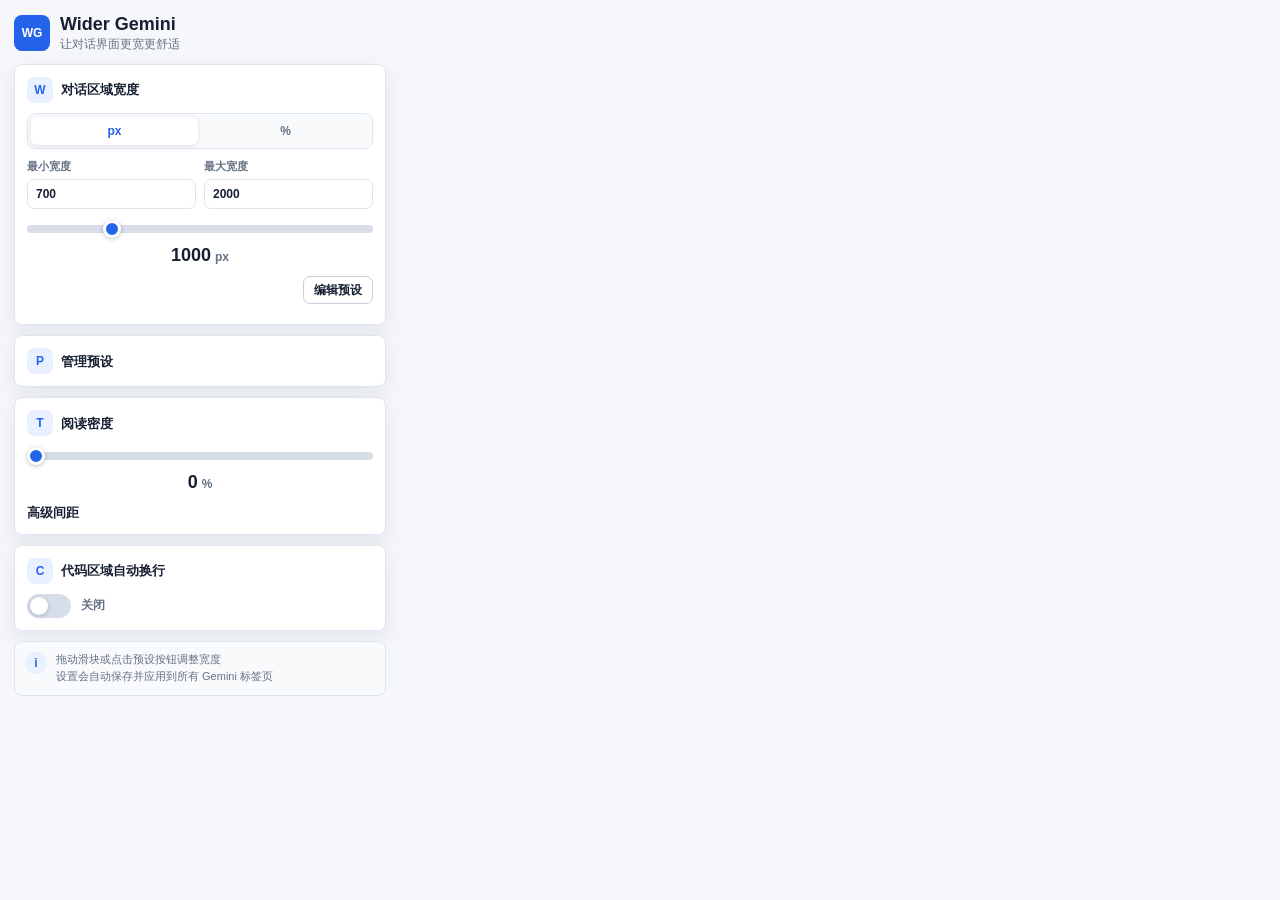
==== popup.html @ 7cc9c77e "Release 2.2.0" ====
<!DOCTYPE html>
<html lang="zh-CN">

<head>
    <meta charset="UTF-8">
    <meta name="viewport" content="width=device-width, initial-scale=1.0">
    <title>Wider Gemini</title>
    <link rel="stylesheet" href="popup.css">
</head>

<body>
    <div class="container">
        <header class="header">
            <div class="header-icon">WG</div>
            <h1 id="i18n-appName">Wider Gemini</h1>
            <p class="header-subtitle" id="i18n-headerSubtitle">让对话界面更宽更舒适</p>
        </header>

        <section class="card width-card">
            <div class="card-header">
                <span class="card-icon">W</span>
                <label for="widthSlider" class="card-title" id="i18n-widthLabel">对话区域宽度</label>
            </div>
            <div class="unit-segment" role="group" aria-label="Width unit">
                <button type="button" id="unitPxBtn" class="segment-btn segment-active" data-unit="px">px</button>
                <button type="button" id="unitPercentBtn" class="segment-btn" data-unit="percent">%</button>
            </div>
            <div class="range-inputs">
                <label class="range-label"><span id="i18n-widthMin">最小宽度</span>
                    <input type="number" id="widthMinInput" min="300" max="5000" step="50" value="700">
                </label>
                <label class="range-label"><span id="i18n-widthMax">最大宽度</span>
                    <input type="number" id="widthMaxInput" min="300" max="5000" step="50" value="2000">
                </label>
            </div>
            <div class="slider-wrapper">
                <div class="slider-container">
                    <input type="range" id="widthSlider" min="700" max="2000" step="50" value="1000">
                    <div class="slider-track"></div>
                </div>
                <div class="slider-value">
                    <span id="widthValue">1000</span>
                    <span id="widthUnitLabel" class="unit">px</span>
                </div>
            </div>
            <div class="preset-toolbar">
                <button type="button" id="editPresetsBtn" class="secondary-btn"><span
                        id="i18n-editPresets">编辑预设</span></button>
                <button type="button" id="donePresetsBtn" class="secondary-btn" style="display:none;"><span
                        id="i18n-donePresets">完成</span></button>
            </div>
            <div class="preset-buttons" id="presetButtonsContainer"></div>
        </section>

        <section class="card manage-card">
            <button type="button" class="collapse-header" id="managePresetsToggle" aria-expanded="false">
                <span class="card-icon">P</span>
                <span class="card-title" id="i18n-managePresets">管理预设</span>
                <span class="collapse-summary" id="managePresetsSummary"></span>
            </button>
            <div class="collapse-body" id="managePresetsBody" hidden>
                <div id="managePresetsRows"></div>
            </div>
        </section>

        <section class="card density-card">
            <div class="card-header">
                <span class="card-icon">T</span>
                <label for="compactnessSlider" class="card-title" id="i18n-densityLabel">阅读密度</label>
            </div>
            <div class="slider-wrapper">
                <div class="slider-container">
                    <input type="range" id="compactnessSlider" min="0" max="100" step="1" value="0">
                    <div class="slider-track"></div>
                </div>
                <div class="slider-value">
                    <span id="compactnessValue">0</span>
                    <span class="unit" id="i18n-compactnessUnit">%</span>
                </div>
            </div>
            <button type="button" class="collapse-header advanced-toggle" id="advancedDensityToggle" aria-expanded="false">
                <span class="card-title" id="i18n-advancedDensity">高级间距</span>
                <span class="collapse-summary" id="densitySummary"></span>
            </button>
            <div class="collapse-body" id="advancedDensityBody" hidden>
                <label class="range-label density-row"><span id="i18n-lineHeightLabel">行高</span>
                    <input type="range" id="lineHeightSlider" min="1.15" max="1.8" step="0.01" value="1.42">
                    <span id="lineHeightValue">1.42</span>
                </label>
                <label class="range-label density-row"><span id="i18n-paragraphSpacingLabel">段落间距</span>
                    <input type="range" id="paragraphSpacingSlider" min="0" max="24" step="1" value="12">
                    <span><span id="paragraphSpacingValue">12</span> px</span>
                </label>
                <button type="button" id="resetDensityBtn" class="secondary-btn"><span id="i18n-resetDensity">重置间距</span></button>
            </div>
        </section>

        <section class="card code-card">
            <div class="card-header">
                <span class="card-icon">C</span>
                <label for="codeWrapToggle" class="card-title" id="i18n-codeWrapLabel">代码区域自动换行</label>
            </div>
            <div class="toggle-wrapper">
                <div class="toggle-container">
                    <label class="switch">
                        <input type="checkbox" id="codeWrapToggle">
                        <span class="slider-toggle"></span>
                    </label>
                    <span id="codeWrapStatus" class="status-text">关闭</span>
                </div>
            </div>
        </section>

        <section class="info-card">
            <div class="info-icon">i</div>
            <div class="info-content">
                <p class="info-text" id="i18n-infoText1">拖动滑块或点击预设按钮调整宽度</p>
                <p class="info-text" id="i18n-infoText2">设置会自动保存并应用到所有 Gemini 标签页</p>
            </div>
        </section>

        <div id="refreshNotice" class="refresh-notice">
            <span class="refresh-spinner" aria-hidden="true"></span>
            <span class="refresh-text" id="i18n-refreshing">正在刷新页面...</span>
        </div>
    </div>
    <script src="settings-utils.js"></script>
    <script src="popup.js"></script>
</body>

</html>
---- popup.css ----
* {
    box-sizing: border-box;
    margin: 0;
    padding: 0;
}

:root {
    --bg: #f5f7fb;
    --surface: #ffffff;
    --surface-muted: #f8fafc;
    --border: #dfe5ef;
    --border-strong: #c7d0df;
    --text: #172033;
    --muted: #647084;
    --subtle: #8a95a8;
    --accent: #2563eb;
    --accent-soft: #e9f0ff;
    --accent-strong: #1d4ed8;
    --track: #d7deea;
    --shadow: 0 8px 24px rgba(15, 23, 42, 0.08);
}

body {
    width: 400px;
    max-height: 620px;
    overflow-x: hidden;
    overflow-y: auto;
    background: var(--bg);
    color: var(--text);
    font-family: -apple-system, BlinkMacSystemFont, "Segoe UI", Roboto, "Microsoft YaHei", "PingFang SC", "Hiragino Sans GB", sans-serif;
}

.container {
    padding: 14px;
}

.header {
    display: grid;
    grid-template-columns: 36px 1fr;
    grid-template-areas:
        "icon title"
        "icon subtitle";
    column-gap: 10px;
    align-items: center;
    margin-bottom: 12px;
}

.header-icon {
    grid-area: icon;
    display: flex;
    align-items: center;
    justify-content: center;
    width: 36px;
    height: 36px;
    border-radius: 8px;
    background: var(--accent);
    color: #ffffff;
    font-size: 12px;
    font-weight: 800;
}

h1 {
    grid-area: title;
    color: var(--text);
    font-size: 18px;
    font-weight: 750;
    line-height: 1.2;
    letter-spacing: 0;
}

.header-subtitle {
    grid-area: subtitle;
    color: var(--muted);
    font-size: 12px;
    line-height: 1.35;
}

.card,
.info-card {
    margin-bottom: 10px;
    border: 1px solid var(--border);
    border-radius: 8px;
    background: var(--surface);
    box-shadow: var(--shadow);
}

.card {
    padding: 12px;
}

.card-header,
.collapse-header {
    display: flex;
    align-items: center;
    gap: 8px;
}

.card-header {
    margin-bottom: 10px;
}

.card-icon,
.info-icon {
    display: flex;
    align-items: center;
    justify-content: center;
    flex: 0 0 auto;
    width: 26px;
    height: 26px;
    border-radius: 7px;
    background: var(--accent-soft);
    color: var(--accent);
    font-size: 12px;
    font-weight: 800;
}

.card-title {
    flex: 1;
    min-width: 0;
    color: var(--text);
    font-size: 13px;
    font-weight: 700;
    line-height: 1.35;
}

.collapse-header {
    width: 100%;
    border: 0;
    background: transparent;
    color: inherit;
    cursor: pointer;
    font: inherit;
    text-align: left;
}

.collapse-summary {
    margin-left: auto;
    color: var(--subtle);
    font-size: 11px;
    font-weight: 600;
    white-space: nowrap;
}

.collapse-body {
    margin-top: 10px;
    padding-top: 10px;
    border-top: 1px solid var(--border);
}

.unit-segment {
    display: grid;
    grid-template-columns: repeat(2, 1fr);
    gap: 4px;
    margin-bottom: 10px;
    padding: 3px;
    border: 1px solid var(--border);
    border-radius: 8px;
    background: var(--surface-muted);
}

.segment-btn {
    height: 28px;
    border: 0;
    border-radius: 6px;
    background: transparent;
    color: var(--muted);
    cursor: pointer;
    font-size: 12px;
    font-weight: 750;
}

.segment-active {
    background: var(--surface);
    color: var(--accent);
    box-shadow: 0 1px 4px rgba(15, 23, 42, 0.12);
}

.segment-btn:focus-visible,
.secondary-btn:focus-visible,
.preset-btn:focus-visible,
.collapse-header:focus-visible,
.switch input:focus-visible + .slider-toggle {
    outline: 2px solid var(--accent);
    outline-offset: 2px;
}

.range-inputs {
    display: grid;
    grid-template-columns: repeat(2, 1fr);
    gap: 8px;
    margin-bottom: 10px;
}

.range-label {
    display: flex;
    flex-direction: column;
    gap: 5px;
    color: var(--muted);
    font-size: 11px;
    font-weight: 650;
}

.range-label input[type="number"],
.manage-name,
.manage-width,
.manage-unit,
.preset-edit-width,
.preset-edit-unit {
    display: flex;
    align-items: center;
    min-width: 0;
    height: 30px;
    border: 1px solid var(--border);
    border-radius: 7px;
    background: var(--surface);
    color: var(--text);
    font: inherit;
    font-size: 12px;
    outline: none;
}

.range-label input[type="number"],
.manage-name {
    padding: 0 8px;
}

.manage-width,
.manage-unit,
.preset-edit-width,
.preset-edit-unit {
    padding: 0 6px;
}

.range-label input:focus,
.manage-name:focus,
.manage-width:focus,
.manage-unit:focus,
.preset-edit-width:focus,
.preset-edit-unit:focus {
    border-color: var(--accent);
    box-shadow: 0 0 0 3px rgba(37, 99, 235, 0.12);
}

.slider-wrapper {
    margin-bottom: 10px;
}

.slider-container {
    position: relative;
    margin-bottom: 8px;
}

.slider-track {
    display: none;
}

.slider-container input[type="range"],
.density-row input[type="range"] {
    width: 100%;
    height: 8px;
    border-radius: 999px;
    background: linear-gradient(
        90deg,
        var(--accent) 0%,
        var(--accent) var(--slider-progress, 0%),
        var(--track) var(--slider-progress, 0%),
        var(--track) 100%
    );
    cursor: pointer;
    outline: none;
    -webkit-appearance: none;
    appearance: none;
}

.slider-container input[type="range"]::-webkit-slider-thumb,
.density-row input[type="range"]::-webkit-slider-thumb {
    width: 18px;
    height: 18px;
    border: 3px solid var(--surface);
    border-radius: 50%;
    background: var(--accent);
    box-shadow: 0 1px 4px rgba(15, 23, 42, 0.26);
    -webkit-appearance: none;
    appearance: none;
}

.slider-container input[type="range"]::-moz-range-thumb,
.density-row input[type="range"]::-moz-range-thumb {
    width: 14px;
    height: 14px;
    border: 3px solid var(--surface);
    border-radius: 50%;
    background: var(--accent);
    box-shadow: 0 1px 4px rgba(15, 23, 42, 0.26);
}

.slider-container input[type="range"]::-moz-range-track,
.density-row input[type="range"]::-moz-range-track {
    height: 8px;
    border-radius: 999px;
    background: transparent;
}

.slider-value {
    display: flex;
    align-items: baseline;
    justify-content: center;
    gap: 4px;
    color: var(--text);
}

#widthValue,
#compactnessValue {
    color: var(--text);
    font-size: 18px;
    font-weight: 800;
    line-height: 1.2;
}

.unit {
    color: var(--muted);
    font-size: 12px;
    font-weight: 650;
}

.preset-toolbar {
    display: flex;
    justify-content: flex-end;
    gap: 8px;
    margin-bottom: 8px;
}

.secondary-btn {
    height: 28px;
    padding: 0 10px;
    border: 1px solid var(--border-strong);
    border-radius: 7px;
    background: var(--surface);
    color: var(--text);
    cursor: pointer;
    font-size: 12px;
    font-weight: 700;
    white-space: nowrap;
}

.secondary-btn:hover {
    border-color: var(--accent);
    color: var(--accent);
}

.preset-buttons {
    display: grid;
    grid-template-columns: repeat(5, minmax(0, 1fr));
    gap: 6px;
}

.preset-buttons--edit {
    display: flex;
    flex-direction: column;
    gap: 7px;
}

.preset-btn {
    display: flex;
    flex-direction: column;
    align-items: center;
    justify-content: center;
    min-width: 0;
    min-height: 56px;
    padding: 7px 4px;
    border: 1px solid var(--border);
    border-radius: 8px;
    background: var(--surface-muted);
    color: var(--text);
    cursor: pointer;
}

.preset-btn:hover {
    border-color: var(--accent);
    background: var(--accent-soft);
}

.preset-btn-active {
    border-color: var(--accent);
    background: var(--accent-soft);
    box-shadow: inset 0 0 0 1px var(--accent);
}

.btn-icon {
    color: var(--accent);
    font-size: 11px;
    font-weight: 850;
    line-height: 1;
}

.btn-text,
.btn-value {
    max-width: 100%;
    overflow: hidden;
    text-overflow: ellipsis;
    white-space: nowrap;
}

.btn-text {
    margin-top: 4px;
    color: var(--text);
    font-size: 11px;
    font-weight: 750;
}

.btn-value {
    margin-top: 2px;
    color: var(--muted);
    font-size: 10px;
    font-weight: 650;
}

.preset-edit-row {
    display: grid;
    grid-template-columns: minmax(0, 1fr) 76px 62px;
    align-items: center;
    gap: 8px;
    width: 100%;
}

.preset-edit-label {
    min-width: 0;
    overflow: hidden;
    color: var(--muted);
    font-size: 12px;
    font-weight: 650;
    text-overflow: ellipsis;
    white-space: nowrap;
}

.clamped-hint {
    display: block;
    color: var(--accent);
    font-size: 11px;
    opacity: 0;
    transition: opacity 0.2s;
}

.clamped-hint.show {
    opacity: 1;
}

.manage-row {
    display: grid;
    grid-template-columns: minmax(0, 1fr) 68px 62px auto;
    align-items: center;
    gap: 7px;
    margin-bottom: 7px;
}

.manage-row:last-child {
    margin-bottom: 0;
}

.manage-row .reset-preset-btn {
    padding: 0 8px;
}

.advanced-toggle {
    margin-top: 8px;
}

.density-row {
    display: grid;
    grid-template-columns: 76px minmax(0, 1fr) 52px;
    align-items: center;
    gap: 8px;
    margin-bottom: 10px;
}

.density-row > span:first-child {
    color: var(--muted);
    font-size: 12px;
    font-weight: 650;
}

.density-row > span:last-child {
    color: var(--text);
    font-size: 12px;
    font-weight: 750;
    text-align: right;
}

.toggle-wrapper {
    display: flex;
    flex-direction: column;
}

.toggle-container {
    display: flex;
    align-items: center;
    gap: 10px;
}

.switch {
    position: relative;
    display: inline-block;
    width: 44px;
    height: 24px;
}

.switch input {
    width: 0;
    height: 0;
    opacity: 0;
}

.slider-toggle {
    position: absolute;
    inset: 0;
    border-radius: 999px;
    background: var(--track);
    cursor: pointer;
    transition: background 0.2s ease;
}

.slider-toggle::before {
    position: absolute;
    bottom: 3px;
    left: 3px;
    width: 18px;
    height: 18px;
    border-radius: 50%;
    background: var(--surface);
    box-shadow: 0 1px 4px rgba(15, 23, 42, 0.24);
    content: "";
    transition: transform 0.2s ease;
}

input:checked + .slider-toggle {
    background: var(--accent);
}

input:checked + .slider-toggle::before {
    transform: translateX(20px);
}

.status-text {
    min-width: 34px;
    color: var(--muted);
    font-size: 12px;
    font-weight: 750;
}

.info-card {
    display: flex;
    gap: 9px;
    padding: 10px;
    background: var(--surface-muted);
    box-shadow: none;
}

.info-icon {
    width: 22px;
    height: 22px;
    border-radius: 50%;
    font-size: 12px;
}

.info-content {
    flex: 1;
    min-width: 0;
}

.info-text {
    color: var(--muted);
    font-size: 11px;
    line-height: 1.45;
}

.info-text + .info-text {
    margin-top: 2px;
}

.refresh-notice {
    display: none;
    align-items: center;
    justify-content: center;
    gap: 8px;
    margin-top: 10px;
    padding: 9px;
    border: 1px solid var(--accent);
    border-radius: 8px;
    background: var(--accent-soft);
    color: var(--accent);
}

.refresh-notice.show {
    display: flex;
}

.refresh-spinner {
    width: 14px;
    height: 14px;
    border: 2px solid rgba(37, 99, 235, 0.22);
    border-top-color: var(--accent);
    border-radius: 50%;
    animation: spin 0.8s linear infinite;
}

.refresh-text {
    font-size: 12px;
    font-weight: 750;
}

@keyframes spin {
    to {
        transform: rotate(360deg);
    }
}

@media (prefers-color-scheme: dark) {
    :root {
        --bg: #111318;
        --surface: #1b1f29;
        --surface-muted: #151922;
        --border: #2b3240;
        --border-strong: #3a4353;
        --text: #edf1f7;
        --muted: #a0a8b8;
        --subtle: #7c8698;
        --accent: #60a5fa;
        --accent-soft: #15243a;
        --accent-strong: #93c5fd;
        --track: #313849;
        --shadow: none;
    }

    .header-icon {
        background: #2563eb;
    }

    .range-label input[type="number"],
    .manage-name,
    .manage-width,
    .manage-unit,
    .preset-edit-width,
    .preset-edit-unit,
    .secondary-btn {
        background: var(--surface-muted);
        color: var(--text);
    }

    .slider-container input[type="range"]::-webkit-slider-thumb,
    .density-row input[type="range"]::-webkit-slider-thumb {
        border-color: var(--surface);
    }

    .slider-container input[type="range"]::-moz-range-thumb,
    .density-row input[type="range"]::-moz-range-thumb {
        border-color: var(--surface);
    }
}
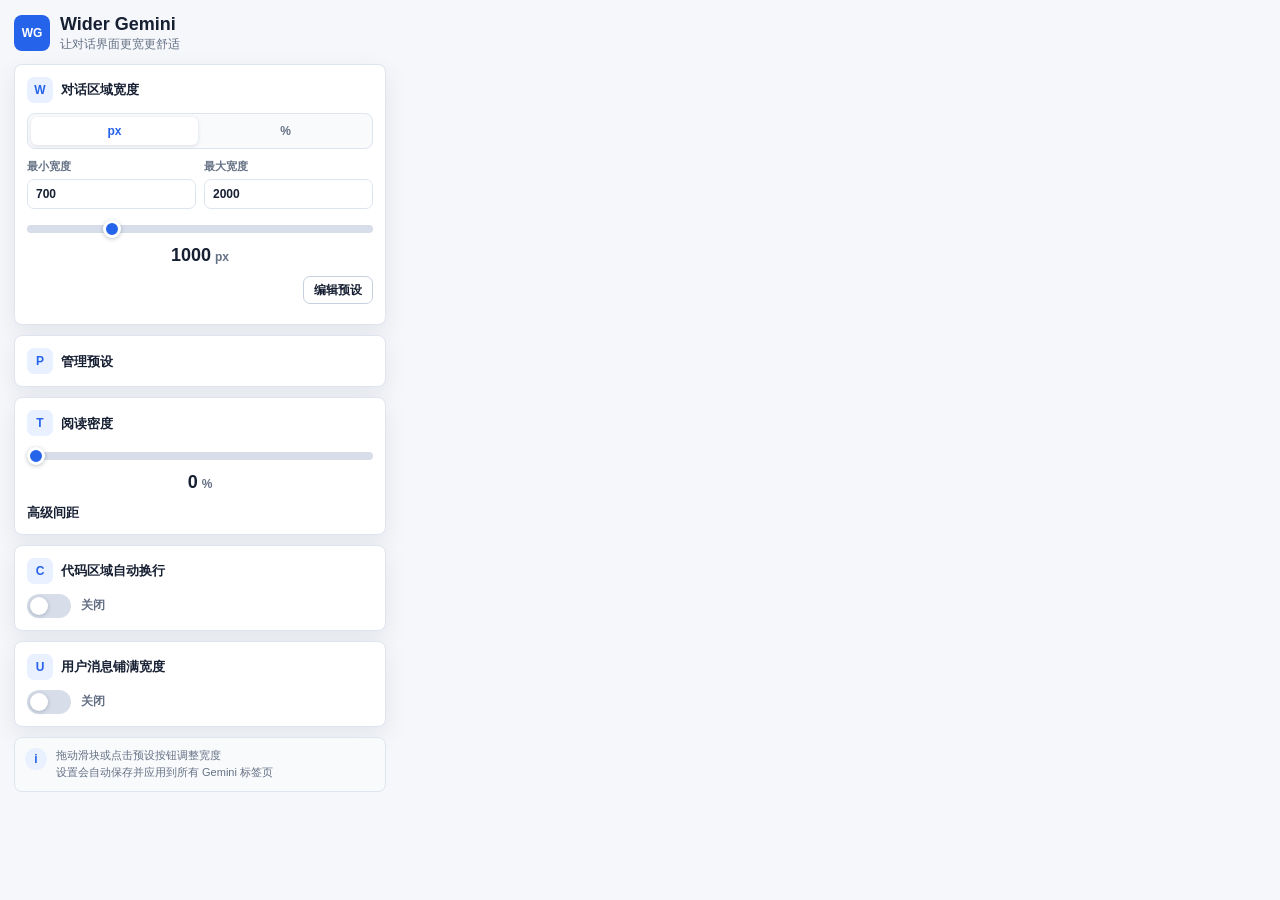
==== commit db574669: "Release 2.3.0: add user message full width toggle Add an optional toggle so user messages fill the c" ====
--- a/popup.html
+++ b/popup.html
@@ -111,6 +111,22 @@
             </div>
         </section>
 
+        <section class="card user-width-card">
+            <div class="card-header">
+                <span class="card-icon">U</span>
+                <label for="userFullWidthToggle" class="card-title" id="i18n-userFullWidthLabel">用户消息铺满宽度</label>
+            </div>
+            <div class="toggle-wrapper">
+                <div class="toggle-container">
+                    <label class="switch">
+                        <input type="checkbox" id="userFullWidthToggle">
+                        <span class="slider-toggle"></span>
+                    </label>
+                    <span id="userFullWidthStatus" class="status-text">关闭</span>
+                </div>
+            </div>
+        </section>
+
         <section class="info-card">
             <div class="info-icon">i</div>
             <div class="info-content">
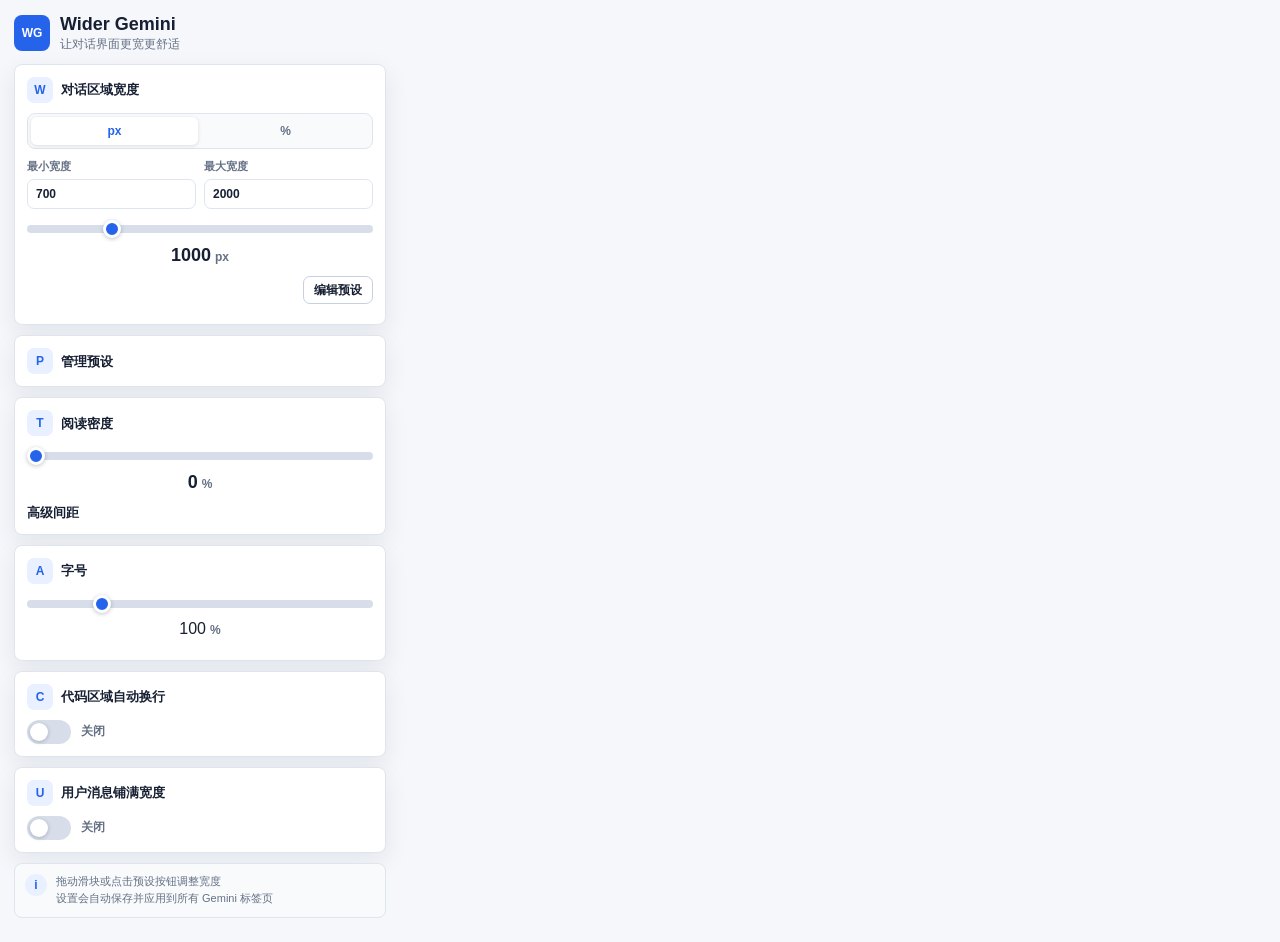
==== commit d69f3bac: "refactor: move font size control out of density card Font size is orthogonal to reading density (per" ====
--- a/popup.html
+++ b/popup.html
@@ -95,6 +95,23 @@
             </div>
         </section>
 
+        <section class="card font-size-card">
+            <div class="card-header">
+                <span class="card-icon">A</span>
+                <label for="fontSizeSlider" class="card-title" id="i18n-fontSizeLabel">字号</label>
+            </div>
+            <div class="slider-wrapper">
+                <div class="slider-container">
+                    <input type="range" id="fontSizeSlider" min="75" max="200" step="5" value="100">
+                    <div class="slider-track"></div>
+                </div>
+                <div class="slider-value">
+                    <span id="fontSizeValue">100</span>
+                    <span class="unit">%</span>
+                </div>
+            </div>
+        </section>
+
         <section class="card code-card">
             <div class="card-header">
                 <span class="card-icon">C</span>
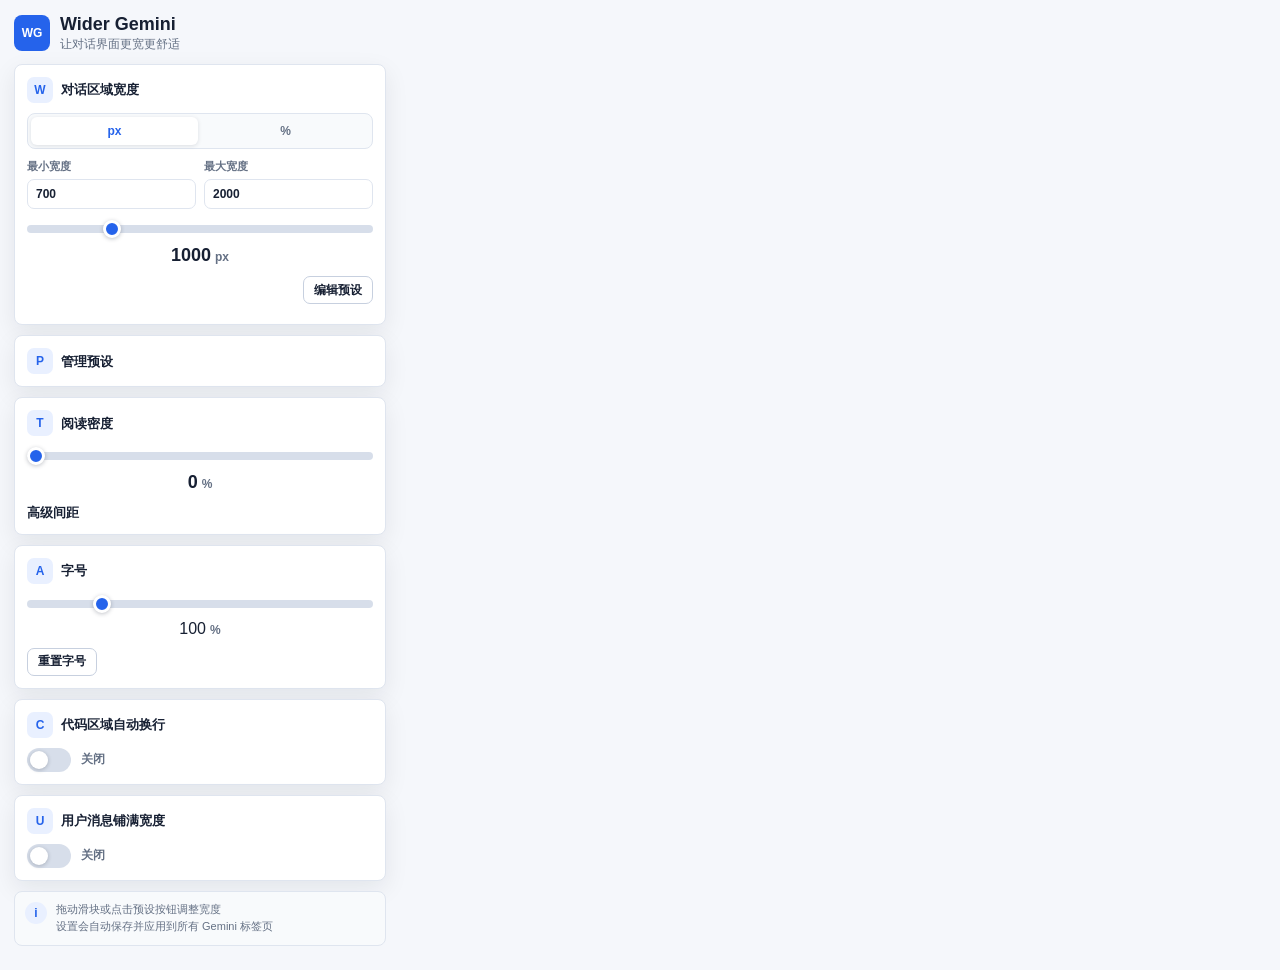
==== commit 7f5d880c: "feat: add reset font size button Resets the font size slider to 100% (native) without touching readi" ====
--- a/popup.html
+++ b/popup.html
@@ -110,6 +110,7 @@
                     <span class="unit">%</span>
                 </div>
             </div>
+            <button type="button" id="resetFontSizeBtn" class="secondary-btn"><span id="i18n-resetFontSize">重置字号</span></button>
         </section>
 
         <section class="card code-card">
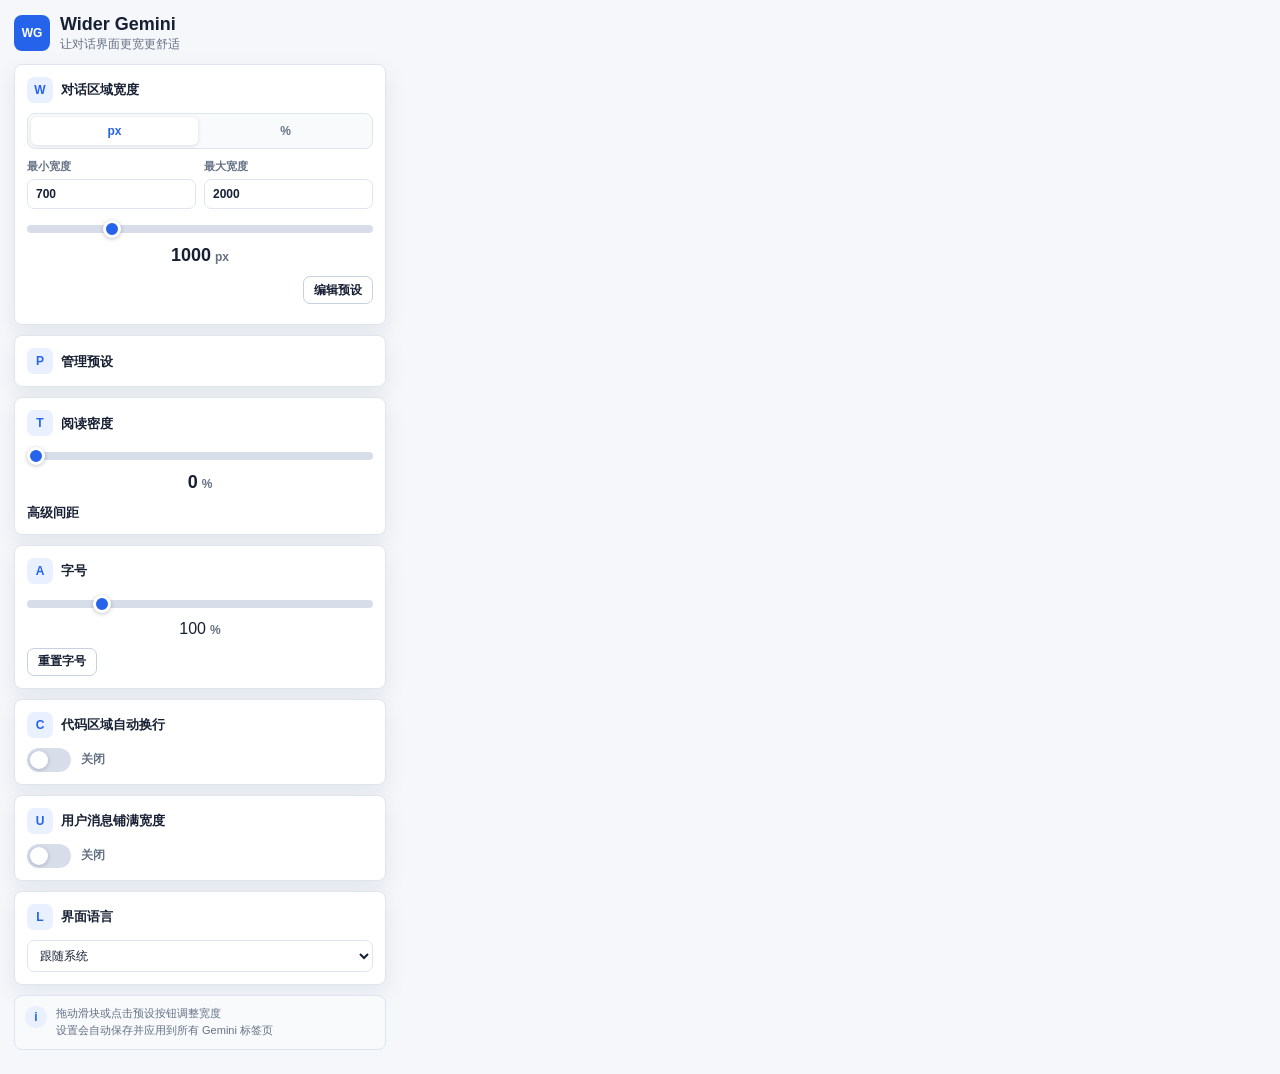
==== commit e9f6890b: "feat: UI language setting with English fallback and manual switcher Addresses store review asking ho" ====
--- a/popup.html
+++ b/popup.html
@@ -145,6 +145,18 @@
             </div>
         </section>
 
+        <section class="card language-card">
+            <div class="card-header">
+                <span class="card-icon">L</span>
+                <label for="uiLanguageSelect" class="card-title" id="i18n-uiLanguageLabel">界面语言</label>
+            </div>
+            <select id="uiLanguageSelect" class="language-select">
+                <option value="auto" id="i18n-uiLanguageAuto">跟随系统</option>
+                <option value="en">English</option>
+                <option value="zh_CN">中文</option>
+            </select>
+        </section>
+
         <section class="info-card">
             <div class="info-icon">i</div>
             <div class="info-content">
--- a/popup.css
+++ b/popup.css
@@ -237,6 +237,24 @@
 .manage-unit:focus,
 .preset-edit-width:focus,
 .preset-edit-unit:focus {
+    border-color: var(--accent);
+    box-shadow: 0 0 0 3px rgba(37, 99, 235, 0.12);
+}
+
+.language-select {
+    width: 100%;
+    height: 32px;
+    padding: 0 8px;
+    border: 1px solid var(--border);
+    border-radius: 7px;
+    background: var(--surface);
+    color: var(--text);
+    font: inherit;
+    font-size: 12px;
+    outline: none;
+}
+
+.language-select:focus {
     border-color: var(--accent);
     box-shadow: 0 0 0 3px rgba(37, 99, 235, 0.12);
 }
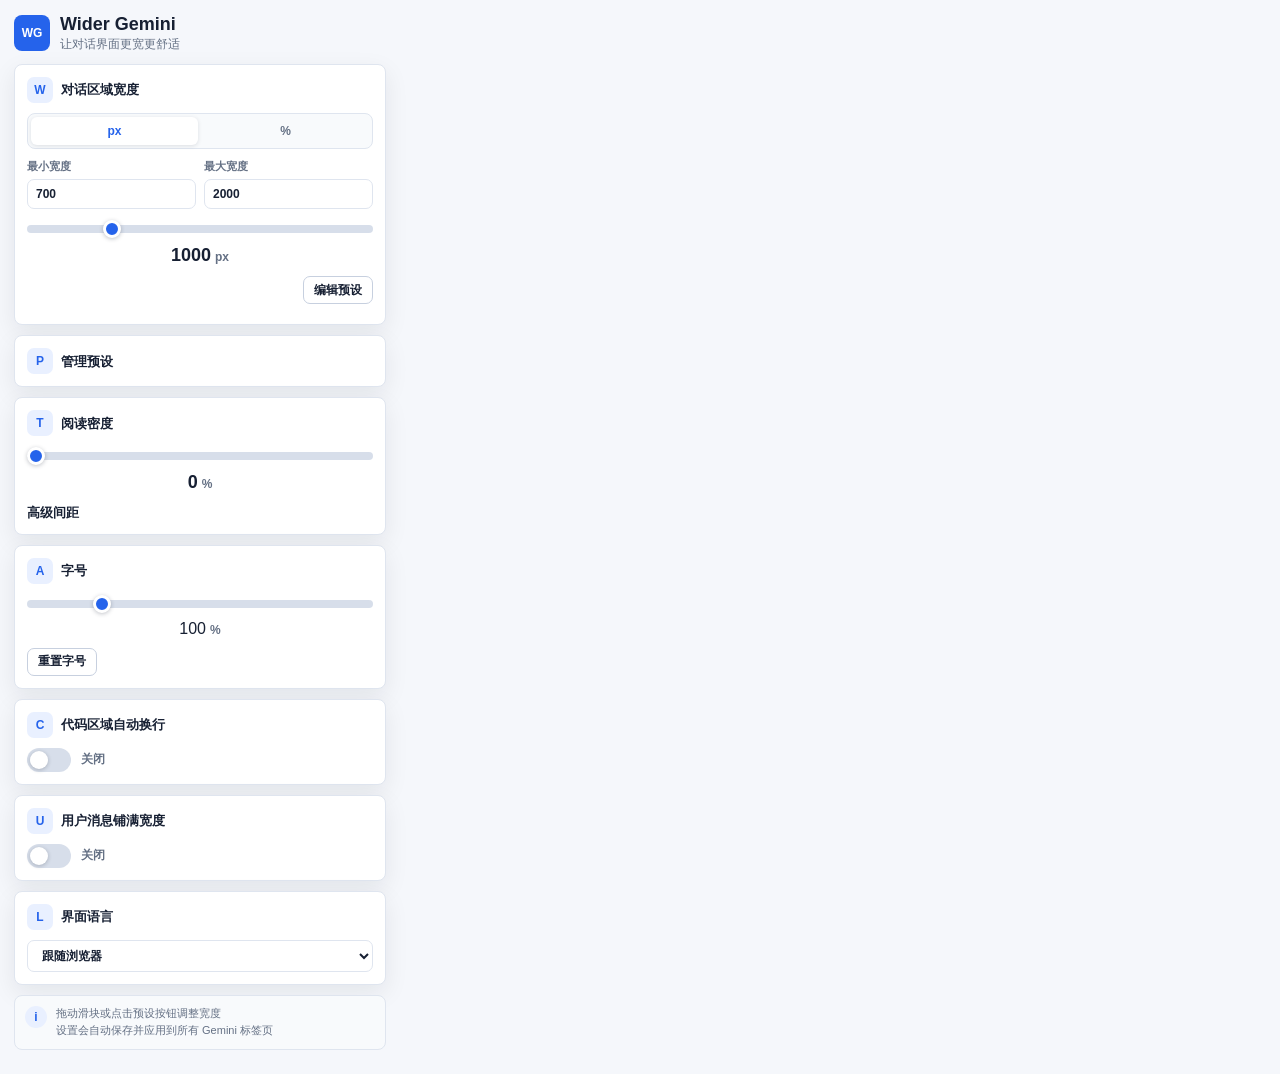
==== commit ba528ae5: "Release 2.7.0: Traditional Chinese and refreshed documentation" ====
--- a/popup.html
+++ b/popup.html
@@ -1,5 +1,5 @@
 <!DOCTYPE html>
-<html lang="zh-CN">
+<html lang="en">
 
 <head>
     <meta charset="UTF-8">
@@ -151,9 +151,10 @@
                 <label for="uiLanguageSelect" class="card-title" id="i18n-uiLanguageLabel">界面语言</label>
             </div>
             <select id="uiLanguageSelect" class="language-select">
-                <option value="auto" id="i18n-uiLanguageAuto">跟随系统</option>
+                <option value="auto" id="i18n-uiLanguageAuto">跟随浏览器</option>
                 <option value="en">English</option>
-                <option value="zh_CN">中文</option>
+                <option value="zh_CN">简体中文</option>
+                <option value="zh_TW">繁體中文</option>
             </select>
         </section>
 
--- a/popup.css
+++ b/popup.css
@@ -30,6 +30,10 @@
     font-family: -apple-system, BlinkMacSystemFont, "Segoe UI", Roboto, "Microsoft YaHei", "PingFang SC", "Hiragino Sans GB", sans-serif;
 }
 
+html:lang(zh-TW) body {
+    font-family: -apple-system, BlinkMacSystemFont, "Segoe UI", Roboto, "Microsoft JhengHei", "PingFang TC", sans-serif;
+}
+
 .container {
     padding: 14px;
 }
@@ -244,19 +248,85 @@
 .language-select {
     width: 100%;
     height: 32px;
-    padding: 0 8px;
+    padding: 0 10px;
     border: 1px solid var(--border);
     border-radius: 7px;
     background: var(--surface);
     color: var(--text);
+    cursor: pointer;
     font: inherit;
     font-size: 12px;
+    font-weight: 600;
     outline: none;
+}
+
+.language-select:hover {
+    border-color: var(--accent);
+    background: var(--surface-muted);
 }
 
 .language-select:focus {
     border-color: var(--accent);
     box-shadow: 0 0 0 3px rgba(37, 99, 235, 0.12);
+}
+
+.language-select:focus-visible {
+    outline: 2px solid var(--accent);
+    outline-offset: 2px;
+}
+
+/* 支持时同步下拉列表样式；旧版浏览器保留原生选择器和键盘操作。 */
+@supports (appearance: base-select) {
+    .language-select,
+    .language-select::picker(select) {
+        appearance: base-select;
+    }
+
+    .language-select {
+        align-items: center;
+    }
+
+    .language-select::picker-icon {
+        color: var(--muted);
+    }
+
+    .language-select::picker(select) {
+        margin-block: 4px;
+        padding: 4px;
+        border: 1px solid var(--border-strong);
+        border-radius: 8px;
+        background: var(--surface);
+        color: var(--text);
+        box-shadow: var(--shadow);
+        font: inherit;
+    }
+
+    .language-select option {
+        min-height: 32px;
+        padding: 7px 10px;
+        border-radius: 5px;
+        background: var(--surface);
+        color: var(--text);
+        cursor: pointer;
+    }
+
+    .language-select option:hover,
+    .language-select option:focus-visible,
+    .language-select option:checked {
+        background: var(--accent-soft);
+        color: var(--accent-strong);
+    }
+
+    .language-select option:focus-visible {
+        outline: 2px solid var(--accent);
+        outline-offset: -2px;
+    }
+
+    .language-select option::checkmark {
+        order: 1;
+        margin-inline-start: auto;
+        color: var(--accent);
+    }
 }
 
 .slider-wrapper {
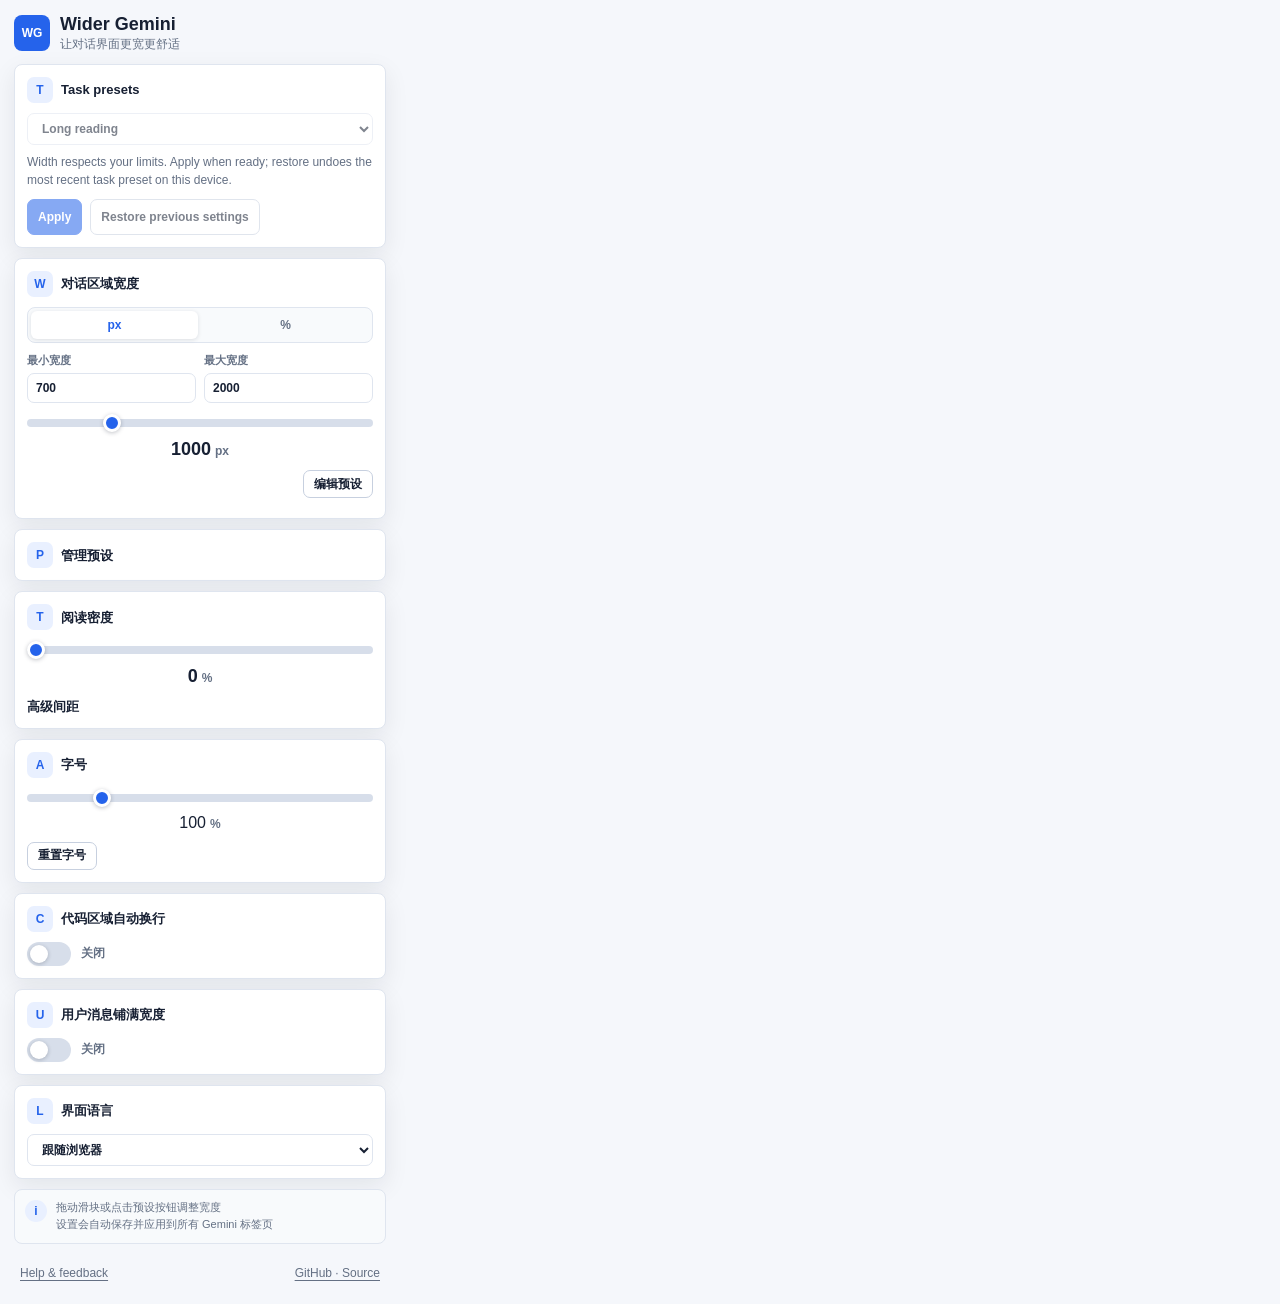
==== commit a2b45827: "Release 2.8.0: task presets, reading density and six-language help" ====
--- a/popup.html
+++ b/popup.html
@@ -15,6 +15,26 @@
             <h1 id="i18n-appName">Wider Gemini</h1>
             <p class="header-subtitle" id="i18n-headerSubtitle">让对话界面更宽更舒适</p>
         </header>
+
+        <section class="card task-card" aria-labelledby="i18n-taskPresets">
+            <div class="card-header">
+                <span class="card-icon" aria-hidden="true">T</span>
+                <label for="taskPresetSelect" class="card-title" id="i18n-taskPresets">Task presets</label>
+            </div>
+            <select id="taskPresetSelect" class="language-select" aria-describedby="taskPresetPreview taskPresetHint" disabled>
+                <option value="reading" id="i18n-taskReading">Long reading</option>
+                <option value="table" id="i18n-taskTable">Tables</option>
+                <option value="code" id="i18n-taskCode">Code</option>
+                <option value="large" id="i18n-taskLarge">Large text</option>
+            </select>
+            <p id="taskPresetPreview" class="task-preview"></p>
+            <p id="taskPresetHint" class="task-hint"><span id="i18n-taskHint">Width respects your limits. Apply when ready; restore undoes the most recent task preset on this device.</span></p>
+            <div class="task-actions">
+                <button type="button" id="applyTaskPreset" class="secondary-btn task-apply" disabled><span id="i18n-taskApply">Apply</span></button>
+                <button type="button" id="restoreTaskPreset" class="secondary-btn" disabled><span id="i18n-taskRestore">Restore previous settings</span></button>
+            </div>
+            <p id="taskPresetStatus" class="task-status" role="status" aria-live="polite"></p>
+        </section>
 
         <section class="card width-card">
             <div class="card-header">
@@ -83,6 +103,7 @@
                 <span class="collapse-summary" id="densitySummary"></span>
             </button>
             <div class="collapse-body" id="advancedDensityBody" hidden>
+                <p class="task-hint" id="i18n-autoSpacingHint">Auto follows each message's native spacing. Moving either slider applies both values below manually.</p>
                 <label class="range-label density-row"><span id="i18n-lineHeightLabel">行高</span>
                     <input type="range" id="lineHeightSlider" min="1.15" max="1.8" step="0.01" value="1.42">
                     <span id="lineHeightValue">1.42</span>
@@ -155,6 +176,9 @@
                 <option value="en">English</option>
                 <option value="zh_CN">简体中文</option>
                 <option value="zh_TW">繁體中文</option>
+                <option value="ko">한국어</option>
+                <option value="ja">日本語</option>
+                <option value="es">Español</option>
             </select>
         </section>
 
@@ -165,6 +189,11 @@
                 <p class="info-text" id="i18n-infoText2">设置会自动保存并应用到所有 Gemini 标签页</p>
             </div>
         </section>
+
+        <footer class="support-links">
+            <a href="help.html" target="_blank" rel="noopener" id="i18n-helpLink">Help &amp; feedback</a>
+            <a href="https://github.com/Planetes1mal/wider-gemini" target="_blank" rel="noopener noreferrer" id="i18n-sourceLink">GitHub · Source</a>
+        </footer>
 
         <div id="refreshNotice" class="refresh-notice">
             <span class="refresh-spinner" aria-hidden="true"></span>
--- a/popup.css
+++ b/popup.css
@@ -436,6 +436,53 @@
     color: var(--accent);
 }
 
+.task-preview,
+.task-hint,
+.task-status {
+    margin-top: 8px;
+    font-size: 12px;
+    line-height: 1.5;
+}
+
+.task-hint {
+    color: var(--muted);
+}
+
+.task-status:empty {
+    display: none;
+}
+
+.task-actions {
+    display: flex;
+    flex-wrap: wrap;
+    gap: 8px;
+    margin-top: 10px;
+}
+
+.task-actions .secondary-btn {
+    min-height: 36px;
+    height: auto;
+    padding: 7px 10px;
+    white-space: normal;
+}
+
+.task-actions .task-apply {
+    background: var(--accent);
+    border-color: var(--accent);
+    color: #ffffff;
+}
+
+.task-card button:focus-visible {
+    outline: 2px solid var(--accent);
+    outline-offset: 2px;
+}
+
+.task-card button:disabled,
+.task-card select:disabled {
+    opacity: 0.55;
+    cursor: default;
+}
+
 .preset-buttons {
     display: grid;
     grid-template-columns: repeat(5, minmax(0, 1fr));
@@ -744,3 +791,27 @@
         border-color: var(--surface);
     }
 }
+/* 帮助与源码入口保持低调，不打断设置操作。 */
+.support-links {
+    display: flex;
+    justify-content: space-between;
+    gap: 12px;
+    padding: 4px 6px 2px;
+    font-size: 12px;
+}
+
+.support-links a {
+    color: var(--muted);
+    padding: 8px 0;
+    text-underline-offset: 3px;
+}
+
+.support-links a:hover {
+    color: var(--accent);
+}
+
+.support-links a:focus-visible {
+    outline: 2px solid var(--accent);
+    outline-offset: 4px;
+    border-radius: 3px;
+}
